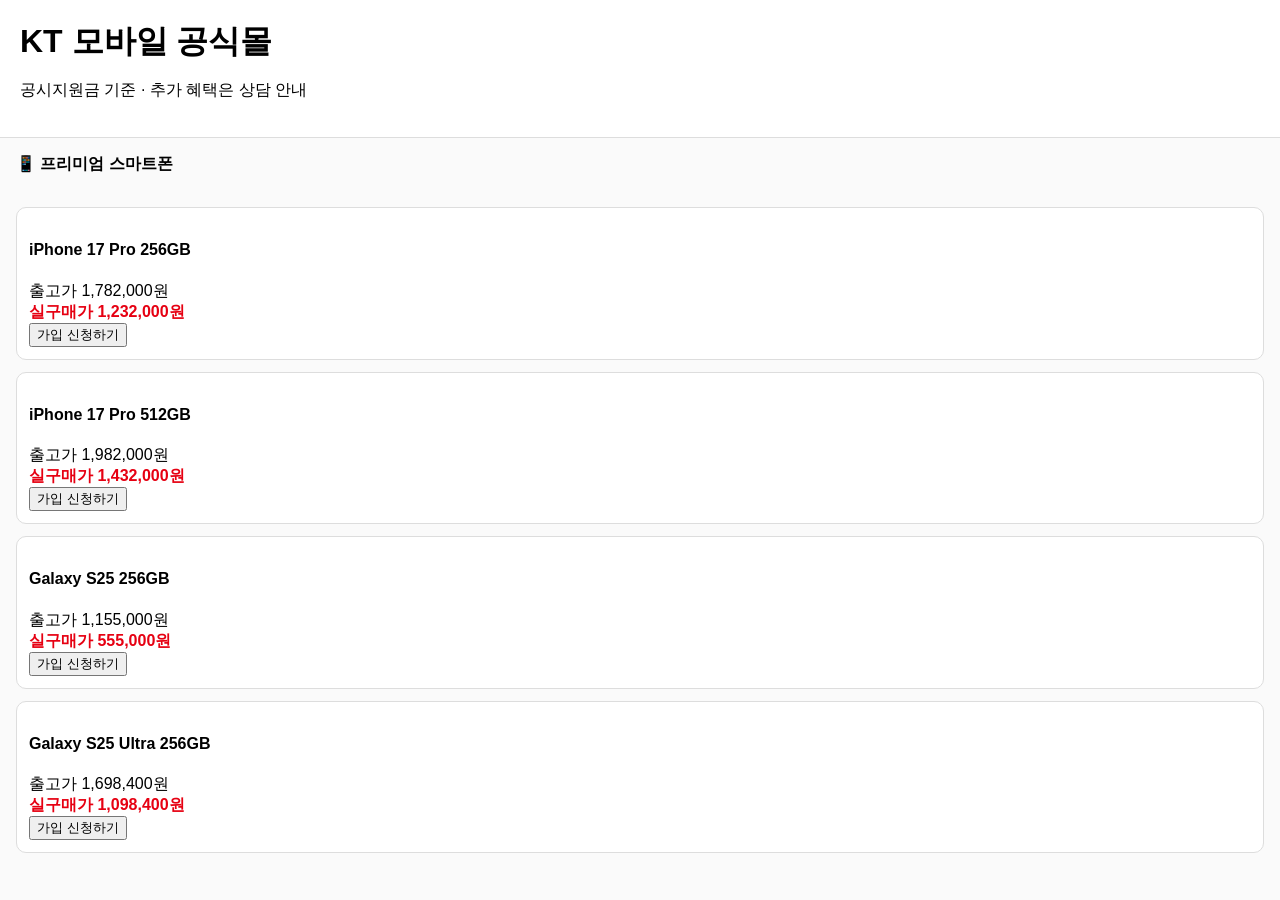
==== index.html @ 78c49783 "Add files via upload" ====
<!DOCTYPE html>
<html lang="ko">
<head>
<meta charset="UTF-8">
<meta name="viewport" content="width=device-width, initial-scale=1.0">
<title>KT 모바일 공식몰</title>
<link rel="stylesheet" href="css/style.css">
</head>
<body>

<header class="header">
  <h1>KT 모바일 공식몰</h1>
  <p>공시지원금 기준 · 추가 혜택은 상담 안내</p>
</header>

<section class="section-title">📱 프리미엄 스마트폰</section>
<section id="deviceList" class="list"></section>

<!-- 가입 신청 팝업 -->
<div id="applyModal" class="modal">
  <div class="modal-box">
    <h3 id="applyTitle"></h3>
    <img id="applyImage" class="apply-img">
    <div class="price-box">
      <p>출고가 <strong id="basePrice"></strong>원</p>
      <p>공시지원금 <strong id="gongsiPrice"></strong>원</p>
      <p class="final">실구매가 <strong id="finalPrice"></strong>원</p>
    </div>

    <div class="join-type-box">
      <button class="join-btn active">신규가입</button>
      <button class="join-btn">번호이동</button>
      <button class="join-btn">기기변경</button>
    </div>

    <p class="notice">
      ※ 번호이동 / 특판 / 추가지원 정책은 상담을 통해 안내드립니다.
    </p>

    <a href="tel:01088713121" class="btn primary">
      📞 상담 신청하기
    </a>

    <button class="close" onclick="closeApply()">닫기</button>
  </div>
</div>

<script src="js/app.js"></script>
</body>
</html>
---- css/style.css ----
body{margin:0;font-family:Arial;background:#fafafa}
.header{padding:20px;border-bottom:1px solid #ddd;background:#fff}
.header h1{margin:0}
.section-title{padding:16px;font-weight:700}
.list{padding:16px}
.card{background:#fff;border:1px solid #ddd;border-radius:10px;padding:12px;margin-bottom:12px}
.card img{width:100%;max-width:180px;margin:0 auto;display:block}
.price{color:#e60012;font-weight:700}

.modal{display:none;position:fixed;inset:0;background:rgba(0,0,0,.55);justify-content:center;align-items:center}
.modal-box{background:#fff;width:90%;max-width:420px;border-radius:12px;padding:20px}
.apply-img{width:160px;display:block;margin:0 auto 10px}
.final{color:#e60012;font-size:22px;font-weight:700}
.join-type-box{display:flex;gap:8px;margin:12px 0}
.join-btn{flex:1;padding:10px;border:1px solid #ddd;border-radius:6px;background:#fff}
.join-btn.active{background:#e60012;color:#fff;border-color:#e60012}
.btn.primary{display:block;margin-top:10px;background:#e60012;color:#fff;text-align:center;padding:14px 0;border-radius:8px;text-decoration:none;font-weight:700}
.close{margin-top:10px;width:100%;padding:10px;border:none;background:#f5f5f5;border-radius:6px}
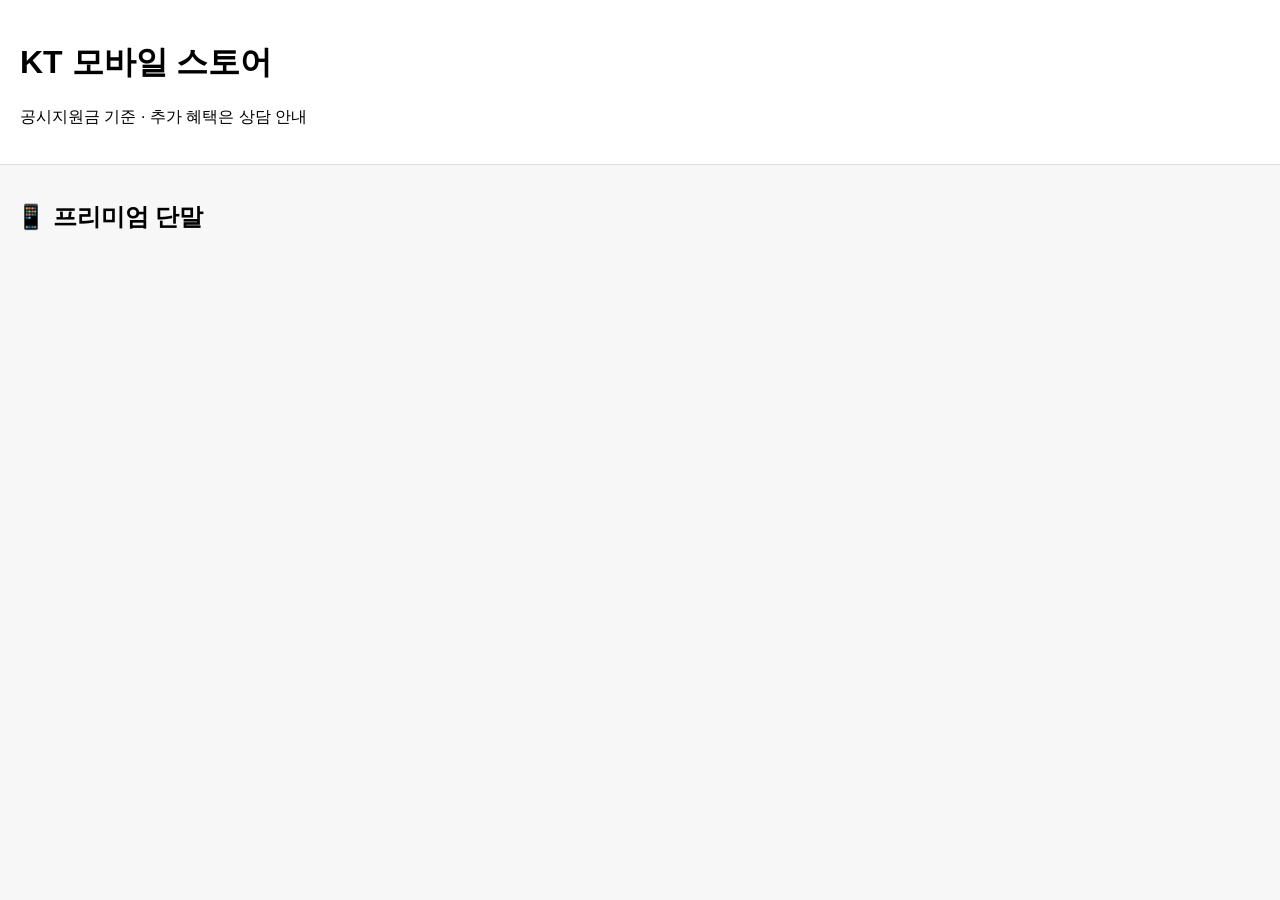
==== commit 439c64d0: "Add files via upload" ====
--- a/index.html
+++ b/index.html
@@ -3,28 +3,37 @@
 <head>
 <meta charset="UTF-8">
 <meta name="viewport" content="width=device-width, initial-scale=1.0">
-<title>KT 모바일 공식몰</title>
+<title>KT 모바일 스토어</title>
 <link rel="stylesheet" href="css/style.css">
 </head>
 <body>
 
 <header class="header">
-  <h1>KT 모바일 공식몰</h1>
+  <h1>KT 모바일 스토어</h1>
   <p>공시지원금 기준 · 추가 혜택은 상담 안내</p>
 </header>
 
-<section class="section-title">📱 프리미엄 스마트폰</section>
-<section id="deviceList" class="list"></section>
+<section class="section">
+  <h2>📱 프리미엄 단말</h2>
+  <div id="deviceList" class="list"></div>
+</section>
 
-<!-- 가입 신청 팝업 -->
-<div id="applyModal" class="modal">
-  <div class="modal-box">
-    <h3 id="applyTitle"></h3>
-    <img id="applyImage" class="apply-img">
-    <div class="price-box">
-      <p>출고가 <strong id="basePrice"></strong>원</p>
-      <p>공시지원금 <strong id="gongsiPrice"></strong>원</p>
-      <p class="final">실구매가 <strong id="finalPrice"></strong>원</p>
+<!-- PC/모바일 공용 팝업 -->
+<div id="sheet" class="sheet">
+  <div class="sheet-box">
+    <div class="sheet-handle"></div>
+
+    <div class="sheet-header">
+      <img id="sheetImage">
+      <div>
+        <h3 id="sheetTitle"></h3>
+        <p class="final" id="sheetFinal"></p>
+      </div>
+    </div>
+
+    <div class="sheet-prices">
+      <div>출고가 <span id="sheetBase"></span>원</div>
+      <div>공시지원금 <span id="sheetGongsi"></span>원</div>
     </div>
 
     <div class="join-type-box">
@@ -33,15 +42,14 @@
       <button class="join-btn">기기변경</button>
     </div>
 
-    <p class="notice">
-      ※ 번호이동 / 특판 / 추가지원 정책은 상담을 통해 안내드립니다.
-    </p>
+    <div class="plans">
+      <h4>요금제 선택</h4>
+      <ul id="planList"></ul>
+    </div>
 
-    <a href="tel:01088713121" class="btn primary">
-      📞 상담 신청하기
-    </a>
-
-    <button class="close" onclick="closeApply()">닫기</button>
+    <p class="notice">※ 번호이동 / 특판 / 추가지원 정책은 상담으로 안내드립니다.</p>
+    <a href="tel:01088713121" class="btn primary">📞 상담 신청하기</a>
+    <button class="close" onclick="closeSheet()">닫기</button>
   </div>
 </div>
 
--- a/css/style.css
+++ b/css/style.css
@@ -1,19 +1,31 @@
 
-body{margin:0;font-family:Arial;background:#fafafa}
+body{margin:0;font-family:Arial;background:#f7f7f7}
 .header{padding:20px;border-bottom:1px solid #ddd;background:#fff}
-.header h1{margin:0}
-.section-title{padding:16px;font-weight:700}
-.list{padding:16px}
-.card{background:#fff;border:1px solid #ddd;border-radius:10px;padding:12px;margin-bottom:12px}
-.card img{width:100%;max-width:180px;margin:0 auto;display:block}
+.section{padding:16px}
+.list{display:grid;grid-template-columns:repeat(auto-fill,minmax(220px,1fr));gap:12px}
+.card{background:#fff;border-radius:12px;padding:12px}
+.card img{width:100%;max-width:140px;display:block;margin:0 auto}
 .price{color:#e60012;font-weight:700}
+button{cursor:pointer}
 
-.modal{display:none;position:fixed;inset:0;background:rgba(0,0,0,.55);justify-content:center;align-items:center}
-.modal-box{background:#fff;width:90%;max-width:420px;border-radius:12px;padding:20px}
-.apply-img{width:160px;display:block;margin:0 auto 10px}
+.sheet{display:none;position:fixed;inset:0;background:rgba(0,0,0,.5);justify-content:flex-end;z-index:1000}
+.sheet-box{background:#fff;width:100%;max-width:480px;border-radius:16px 16px 0 0;padding:16px}
+.sheet-handle{width:40px;height:4px;background:#ccc;border-radius:2px;margin:0 auto 8px}
+.sheet-header{display:flex;gap:12px;align-items:center}
+.sheet-header img{width:72px}
 .final{color:#e60012;font-size:22px;font-weight:700}
+.sheet-prices{margin:12px 0;font-size:14px}
 .join-type-box{display:flex;gap:8px;margin:12px 0}
-.join-btn{flex:1;padding:10px;border:1px solid #ddd;border-radius:6px;background:#fff}
+.join-btn{flex:1;padding:10px;border-radius:8px;border:1px solid #ddd;background:#fff}
 .join-btn.active{background:#e60012;color:#fff;border-color:#e60012}
-.btn.primary{display:block;margin-top:10px;background:#e60012;color:#fff;text-align:center;padding:14px 0;border-radius:8px;text-decoration:none;font-weight:700}
-.close{margin-top:10px;width:100%;padding:10px;border:none;background:#f5f5f5;border-radius:6px}
+.plans ul{list-style:none;padding:0;margin:8px 0}
+.plans li{padding:6px 0;border-bottom:1px solid #eee;font-size:14px}
+.notice{font-size:13px;color:#666}
+.btn.primary{display:block;margin-top:10px;background:#e60012;color:#fff;text-align:center;padding:14px 0;border-radius:10px;text-decoration:none;font-weight:700}
+.close{margin-top:8px;width:100%;padding:10px;border:none;background:#eee;border-radius:8px}
+
+/* PC */
+@media (min-width:768px){
+ .sheet{justify-content:center;align-items:center}
+ .sheet-box{border-radius:16px}
+}
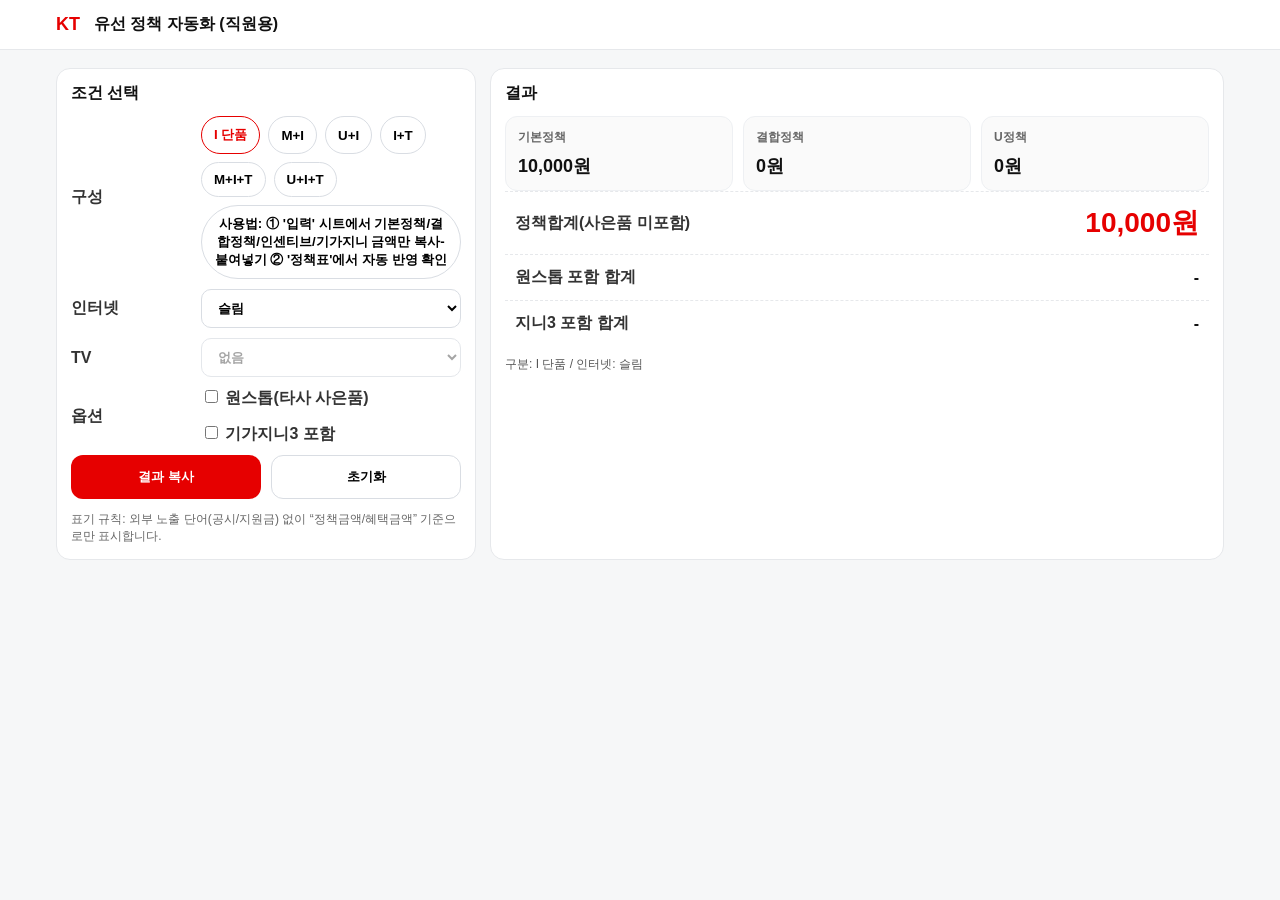
==== commit c70c9f8e: "Add files via upload" ====
--- a/index.html
+++ b/index.html
@@ -1,57 +1,94 @@
-<!DOCTYPE html>
+<!doctype html>
 <html lang="ko">
 <head>
-<meta charset="UTF-8">
-<meta name="viewport" content="width=device-width, initial-scale=1.0">
-<title>KT 모바일 스토어</title>
-<link rel="stylesheet" href="css/style.css">
+  <meta charset="utf-8" />
+  <meta name="viewport" content="width=device-width, initial-scale=1" />
+  <title>KT 유선 정책 자동화 (직원용)</title>
+  <link rel="stylesheet" href="css/style.css" />
 </head>
 <body>
-
-<header class="header">
-  <h1>KT 모바일 스토어</h1>
-  <p>공시지원금 기준 · 추가 혜택은 상담 안내</p>
+<header class="top">
+  <div class="inner">
+    <div class="brand">KT</div>
+    <div class="title">유선 정책 자동화 (직원용)</div>
+  </div>
 </header>
 
-<section class="section">
-  <h2>📱 프리미엄 단말</h2>
-  <div id="deviceList" class="list"></div>
-</section>
+<main class="wrap">
+  <section class="panel">
+    <h2>조건 선택</h2>
 
-<!-- PC/모바일 공용 팝업 -->
-<div id="sheet" class="sheet">
-  <div class="sheet-box">
-    <div class="sheet-handle"></div>
+    <div class="row">
+      <label>구성</label>
+      <div id="groupBtns" class="btns"></div>
+    </div>
 
-    <div class="sheet-header">
-      <img id="sheetImage">
-      <div>
-        <h3 id="sheetTitle"></h3>
-        <p class="final" id="sheetFinal"></p>
+    <div class="row">
+      <label>인터넷</label>
+      <select id="internetSel"></select>
+    </div>
+
+    <div class="row">
+      <label>TV</label>
+      <select id="tvSel"></select>
+    </div>
+
+    <div class="row" id="mobileTierRow" style="display:none;">
+      <label>모바일 구간</label>
+      <select id="mobileTierSel"></select>
+    </div>
+
+    <div class="row opt">
+      <label>옵션</label>
+      <div class="checks">
+        <label><input type="checkbox" id="optOnestop"> 원스톱(타사 사은품)</label>
+        <label><input type="checkbox" id="optGenie3"> 기가지니3 포함</label>
       </div>
     </div>
 
-    <div class="sheet-prices">
-      <div>출고가 <span id="sheetBase"></span>원</div>
-      <div>공시지원금 <span id="sheetGongsi"></span>원</div>
+    <div class="row action">
+      <button id="copyBtn" class="primary">결과 복사</button>
+      <button id="resetBtn" class="ghost">초기화</button>
     </div>
 
-    <div class="join-type-box">
-      <button class="join-btn active">신규가입</button>
-      <button class="join-btn">번호이동</button>
-      <button class="join-btn">기기변경</button>
+    <p class="hint">표기 규칙: 외부 노출 단어(공시/지원금) 없이 “정책금액/혜택금액” 기준으로만 표시합니다.</p>
+  </section>
+
+  <section class="panel result">
+    <h2>결과</h2>
+    <div class="cards">
+      <div class="card">
+        <div class="k">기본정책</div>
+        <div class="v" id="vBase">-</div>
+      </div>
+      <div class="card">
+        <div class="k">결합정책</div>
+        <div class="v" id="vBundle">-</div>
+      </div>
+      <div class="card">
+        <div class="k">U정책</div>
+        <div class="v" id="vU">-</div>
+      </div>
     </div>
 
-    <div class="plans">
-      <h4>요금제 선택</h4>
-      <ul id="planList"></ul>
+    <div class="sum">
+      <div class="k">정책합계(사은품 미포함)</div>
+      <div class="v big" id="vTotal">-</div>
     </div>
 
-    <p class="notice">※ 번호이동 / 특판 / 추가지원 정책은 상담으로 안내드립니다.</p>
-    <a href="tel:01088713121" class="btn primary">📞 상담 신청하기</a>
-    <button class="close" onclick="closeSheet()">닫기</button>
-  </div>
-</div>
+    <div class="sum">
+      <div class="k">원스톱 포함 합계</div>
+      <div class="v" id="vTotalOnestop">-</div>
+    </div>
+
+    <div class="sum">
+      <div class="k">지니3 포함 합계</div>
+      <div class="v" id="vTotalGenie3">-</div>
+    </div>
+
+    <div class="note" id="noteLine"></div>
+  </section>
+</main>
 
 <script src="js/app.js"></script>
 </body>
--- a/css/style.css
+++ b/css/style.css
@@ -1,31 +1,36 @@
+*{box-sizing:border-box}
+body{margin:0;font-family:-apple-system,BlinkMacSystemFont,Apple SD Gothic Neo,Segoe UI,sans-serif;background:#f6f7f8;color:#111}
+.top{position:sticky;top:0;background:#fff;border-bottom:1px solid #e6e8eb;z-index:10}
+.top .inner{max-width:1200px;margin:0 auto;padding:14px 16px;display:flex;gap:14px;align-items:center}
+.brand{font-weight:900;color:#e60000;font-size:18px}
+.title{font-weight:900}
 
-body{margin:0;font-family:Arial;background:#f7f7f7}
-.header{padding:20px;border-bottom:1px solid #ddd;background:#fff}
-.section{padding:16px}
-.list{display:grid;grid-template-columns:repeat(auto-fill,minmax(220px,1fr));gap:12px}
-.card{background:#fff;border-radius:12px;padding:12px}
-.card img{width:100%;max-width:140px;display:block;margin:0 auto}
-.price{color:#e60012;font-weight:700}
-button{cursor:pointer}
+.wrap{max-width:1200px;margin:0 auto;padding:18px 16px;display:grid;grid-template-columns:420px 1fr;gap:14px}
+@media(max-width:980px){.wrap{grid-template-columns:1fr}}
 
-.sheet{display:none;position:fixed;inset:0;background:rgba(0,0,0,.5);justify-content:flex-end;z-index:1000}
-.sheet-box{background:#fff;width:100%;max-width:480px;border-radius:16px 16px 0 0;padding:16px}
-.sheet-handle{width:40px;height:4px;background:#ccc;border-radius:2px;margin:0 auto 8px}
-.sheet-header{display:flex;gap:12px;align-items:center}
-.sheet-header img{width:72px}
-.final{color:#e60012;font-size:22px;font-weight:700}
-.sheet-prices{margin:12px 0;font-size:14px}
-.join-type-box{display:flex;gap:8px;margin:12px 0}
-.join-btn{flex:1;padding:10px;border-radius:8px;border:1px solid #ddd;background:#fff}
-.join-btn.active{background:#e60012;color:#fff;border-color:#e60012}
-.plans ul{list-style:none;padding:0;margin:8px 0}
-.plans li{padding:6px 0;border-bottom:1px solid #eee;font-size:14px}
-.notice{font-size:13px;color:#666}
-.btn.primary{display:block;margin-top:10px;background:#e60012;color:#fff;text-align:center;padding:14px 0;border-radius:10px;text-decoration:none;font-weight:700}
-.close{margin-top:8px;width:100%;padding:10px;border:none;background:#eee;border-radius:8px}
+.panel{background:#fff;border:1px solid #e6e8eb;border-radius:14px;padding:14px}
+.panel h2{margin:0 0 12px;font-size:16px}
+.row{display:grid;grid-template-columns:120px 1fr;gap:10px;align-items:center;margin:10px 0}
+.row label{color:#333;font-weight:800}
+select{width:100%;padding:10px 12px;border:1px solid #d9dde3;border-radius:10px;background:#fff;font-weight:700}
+.btns{display:flex;flex-wrap:wrap;gap:8px}
+.btn{padding:9px 12px;border-radius:999px;border:1px solid #d9dde3;background:#fff;font-weight:800;cursor:pointer}
+.btn.on{border-color:#e60000;color:#e60000}
+.checks{display:flex;flex-wrap:wrap;gap:14px;font-weight:700;color:#333}
+.action{grid-template-columns:1fr 1fr}
+button{padding:12px;border-radius:12px;border:1px solid transparent;font-weight:900;cursor:pointer}
+.primary{background:#e60000;color:#fff}
+.ghost{background:#fff;border-color:#d9dde3}
+.hint{margin:12px 0 0;color:#666;font-size:12px;line-height:1.4}
 
-/* PC */
-@media (min-width:768px){
- .sheet{justify-content:center;align-items:center}
- .sheet-box{border-radius:16px}
-}
+.result .cards{display:grid;grid-template-columns:repeat(3,1fr);gap:10px}
+@media(max-width:620px){.result .cards{grid-template-columns:1fr}}
+.card{border:1px solid #eef0f3;background:#fafafa;border-radius:12px;padding:12px}
+.card .k{color:#666;font-weight:800;font-size:12px}
+.card .v{margin-top:8px;font-size:18px;font-weight:900}
+
+.sum{display:flex;justify-content:space-between;align-items:center;padding:12px 10px;border-top:1px dashed #e6e8eb}
+.sum .k{color:#333;font-weight:900}
+.sum .v{font-weight:900}
+.big{font-size:28px;color:#e60000}
+.note{margin-top:10px;color:#555;font-size:12px;line-height:1.4}
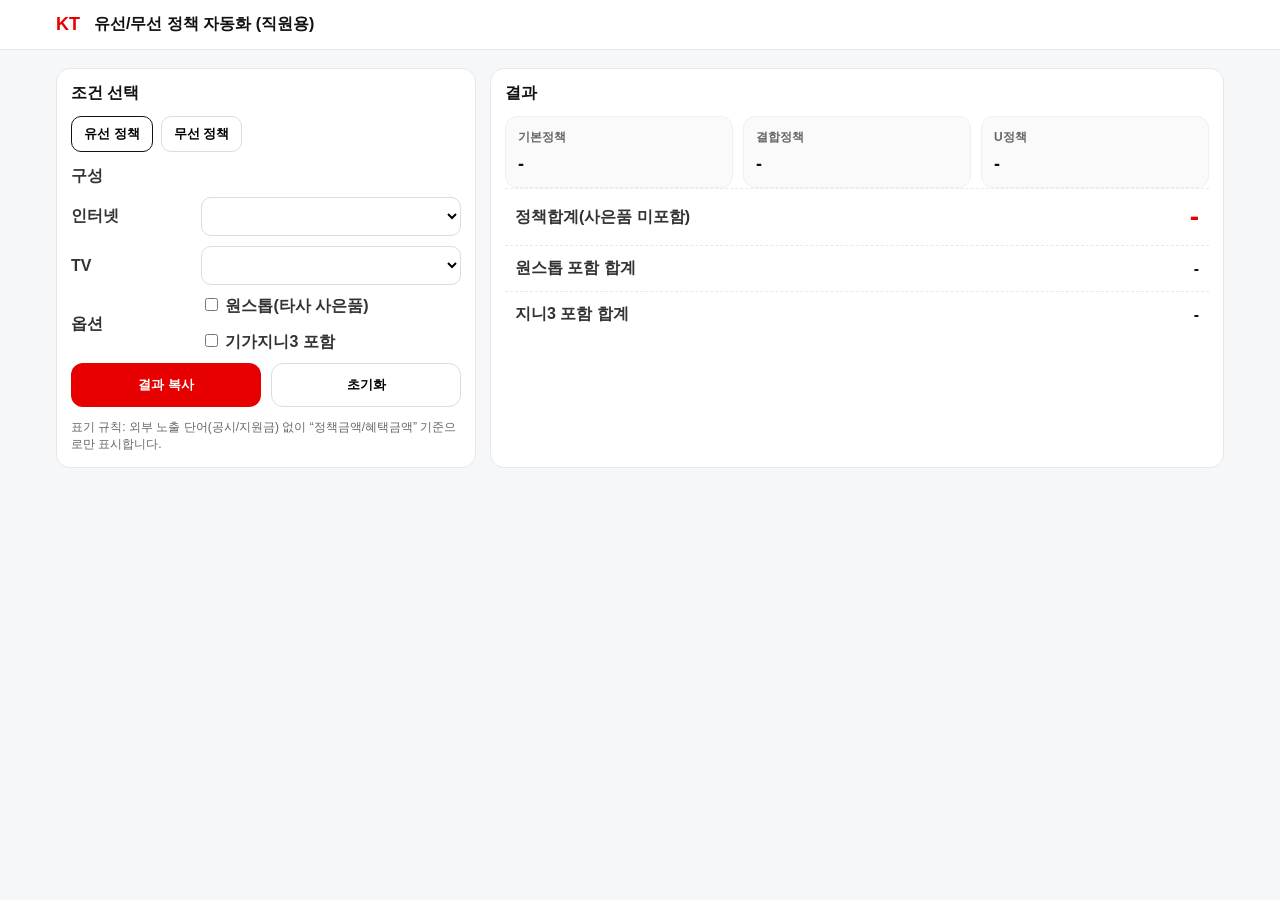
==== commit 4a91a0f8: "Add files via upload" ====
--- a/index.html
+++ b/index.html
@@ -3,20 +3,27 @@
 <head>
   <meta charset="utf-8" />
   <meta name="viewport" content="width=device-width, initial-scale=1" />
-  <title>KT 유선 정책 자동화 (직원용)</title>
+  <title>KT 유선/무선 정책 자동화 (직원용)</title>
   <link rel="stylesheet" href="css/style.css" />
 </head>
 <body>
 <header class="top">
   <div class="inner">
     <div class="brand">KT</div>
-    <div class="title">유선 정책 자동화 (직원용)</div>
+    <div class="title">유선/무선 정책 자동화 (직원용)</div>
   </div>
 </header>
 
 <main class="wrap">
   <section class="panel">
     <h2>조건 선택</h2>
+    <div class="policyTabs">
+      <button id="tabWired" class="tab active" type="button">유선 정책</button>
+      <button id="tabWireless" class="tab" type="button">무선 정책</button>
+    </div>
+
+    <div id="wiredPanel">
+
 
     <div class="row">
       <label>구성</label>
@@ -52,7 +59,41 @@
     </div>
 
     <p class="hint">표기 규칙: 외부 노출 단어(공시/지원금) 없이 “정책금액/혜택금액” 기준으로만 표시합니다.</p>
-  </section>
+  
+    </div><!-- /wiredPanel -->
+
+    <div id="wirelessPanel" style="display:none;">
+      <div class="row">
+        <label>통신망</label>
+        <div id="wirelessNetworkBtns" class="btns"></div>
+      </div>
+
+      <div class="row">
+        <label>개통 구분</label>
+        <div id="wirelessJoinBtns" class="btns"></div>
+      </div>
+
+      <div class="row">
+        <label>제조사</label>
+        <div id="wirelessBrandBtns" class="btns brand"></div>
+      </div>
+
+      <div class="row">
+        <label>요금제 구간</label>
+        <select id="wirelessTierSel"></select>
+      </div>
+
+      <div class="row">
+        <label>모델</label>
+        <select id="wirelessModelSel"></select>
+      </div>
+
+      <div class="resultBox">
+        <div class="k">정책 금액</div>
+        <div id="wirelessPolicyAmt" class="v">-</div>
+      </div>
+    </div><!-- /wirelessPanel -->
+</section>
 
   <section class="panel result">
     <h2>결과</h2>
--- a/css/style.css
+++ b/css/style.css
@@ -34,3 +34,13 @@
 .sum .v{font-weight:900}
 .big{font-size:28px;color:#e60000}
 .note{margin-top:10px;color:#555;font-size:12px;line-height:1.4}
+
+/* Policy tabs */
+.policyTabs{ display:flex; gap:8px; margin:10px 0 14px; }
+.policyTabs .tab{ padding:8px 12px; border:1px solid #ddd; border-radius:10px; background:#fff; cursor:pointer; font-weight:700; }
+.policyTabs .tab.active{ border-color:#111; }
+.btns.brand .btn{ display:flex; align-items:center; gap:8px; }
+.btns.brand img{ width:20px; height:20px; object-fit:contain; }
+.resultBox{ margin-top:12px; padding:12px; border:1px dashed #ccc; border-radius:12px; display:flex; justify-content:space-between; align-items:center; }
+.resultBox .k{ font-weight:700; }
+.resultBox .v{ font-size:20px; font-weight:900; }
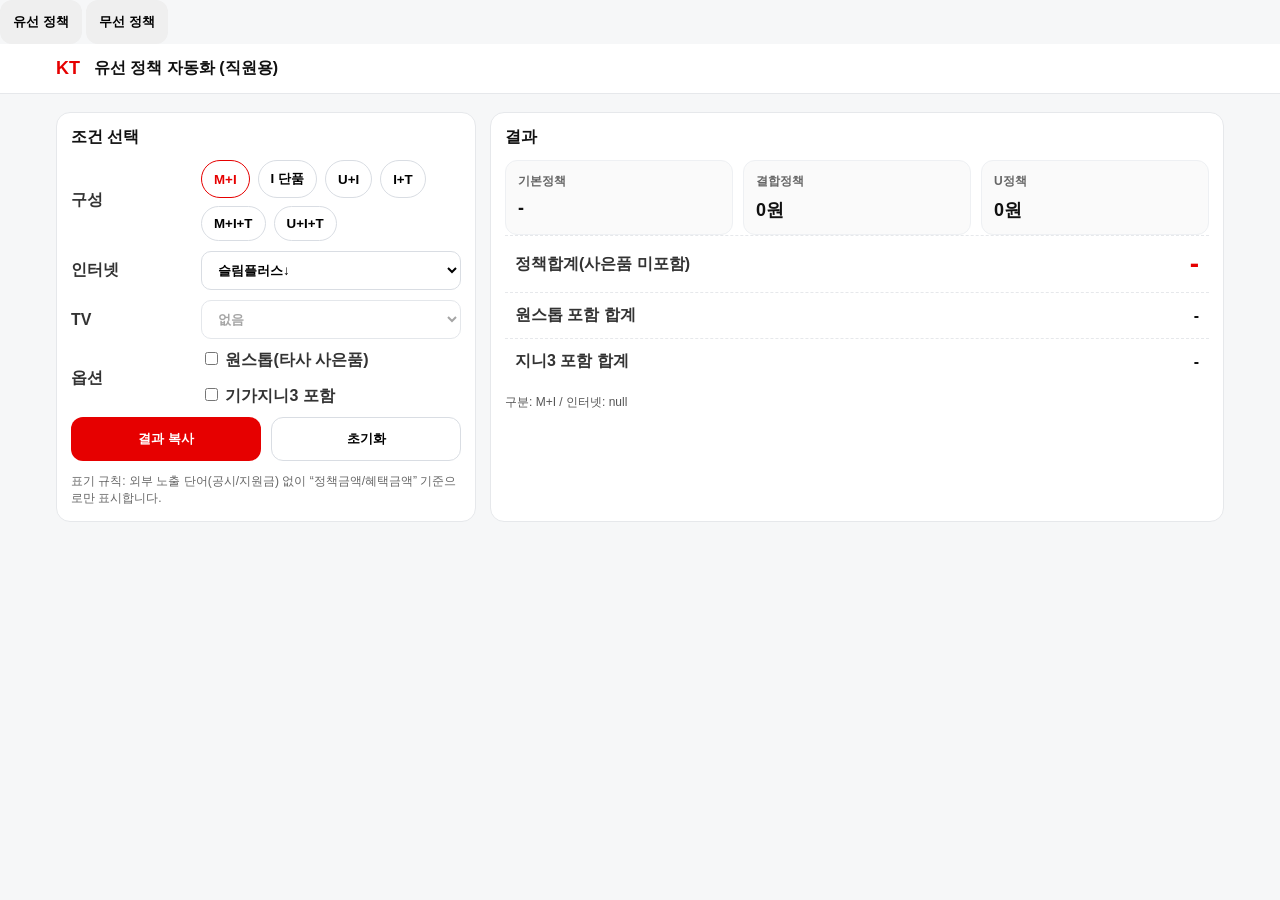
==== commit b56f3183: "Add files via upload" ====
--- a/index.html
+++ b/index.html
@@ -3,27 +3,26 @@
 <head>
   <meta charset="utf-8" />
   <meta name="viewport" content="width=device-width, initial-scale=1" />
-  <title>KT 유선/무선 정책 자동화 (직원용)</title>
+  <title>KT 유선 정책 자동화 (직원용)</title>
   <link rel="stylesheet" href="css/style.css" />
 </head>
 <body>
+
+<div class="policy-tabs">
+  <button id="btn-wired" class="active">유선 정책</button>
+  <button id="btn-wireless">무선 정책</button>
+</div>
+
 <header class="top">
   <div class="inner">
     <div class="brand">KT</div>
-    <div class="title">유선/무선 정책 자동화 (직원용)</div>
+    <div class="title">유선 정책 자동화 (직원용)</div>
   </div>
 </header>
 
 <main class="wrap">
   <section class="panel">
     <h2>조건 선택</h2>
-    <div class="policyTabs">
-      <button id="tabWired" class="tab active" type="button">유선 정책</button>
-      <button id="tabWireless" class="tab" type="button">무선 정책</button>
-    </div>
-
-    <div id="wiredPanel">
-
 
     <div class="row">
       <label>구성</label>
@@ -59,41 +58,7 @@
     </div>
 
     <p class="hint">표기 규칙: 외부 노출 단어(공시/지원금) 없이 “정책금액/혜택금액” 기준으로만 표시합니다.</p>
-  
-    </div><!-- /wiredPanel -->
-
-    <div id="wirelessPanel" style="display:none;">
-      <div class="row">
-        <label>통신망</label>
-        <div id="wirelessNetworkBtns" class="btns"></div>
-      </div>
-
-      <div class="row">
-        <label>개통 구분</label>
-        <div id="wirelessJoinBtns" class="btns"></div>
-      </div>
-
-      <div class="row">
-        <label>제조사</label>
-        <div id="wirelessBrandBtns" class="btns brand"></div>
-      </div>
-
-      <div class="row">
-        <label>요금제 구간</label>
-        <select id="wirelessTierSel"></select>
-      </div>
-
-      <div class="row">
-        <label>모델</label>
-        <select id="wirelessModelSel"></select>
-      </div>
-
-      <div class="resultBox">
-        <div class="k">정책 금액</div>
-        <div id="wirelessPolicyAmt" class="v">-</div>
-      </div>
-    </div><!-- /wirelessPanel -->
-</section>
+  </section>
 
   <section class="panel result">
     <h2>결과</h2>
@@ -132,5 +97,11 @@
 </main>
 
 <script src="js/app.js"></script>
+
+<div id="wireless-section" style="display:none">
+  <h2>무선 정책</h2>
+  <p>무선 정책 UI 영역 (추후 데이터 연결)</p>
+</div>
 </body>
+
 </html>
--- a/css/style.css
+++ b/css/style.css
@@ -34,13 +34,3 @@
 .sum .v{font-weight:900}
 .big{font-size:28px;color:#e60000}
 .note{margin-top:10px;color:#555;font-size:12px;line-height:1.4}
-
-/* Policy tabs */
-.policyTabs{ display:flex; gap:8px; margin:10px 0 14px; }
-.policyTabs .tab{ padding:8px 12px; border:1px solid #ddd; border-radius:10px; background:#fff; cursor:pointer; font-weight:700; }
-.policyTabs .tab.active{ border-color:#111; }
-.btns.brand .btn{ display:flex; align-items:center; gap:8px; }
-.btns.brand img{ width:20px; height:20px; object-fit:contain; }
-.resultBox{ margin-top:12px; padding:12px; border:1px dashed #ccc; border-radius:12px; display:flex; justify-content:space-between; align-items:center; }
-.resultBox .k{ font-weight:700; }
-.resultBox .v{ font-size:20px; font-weight:900; }
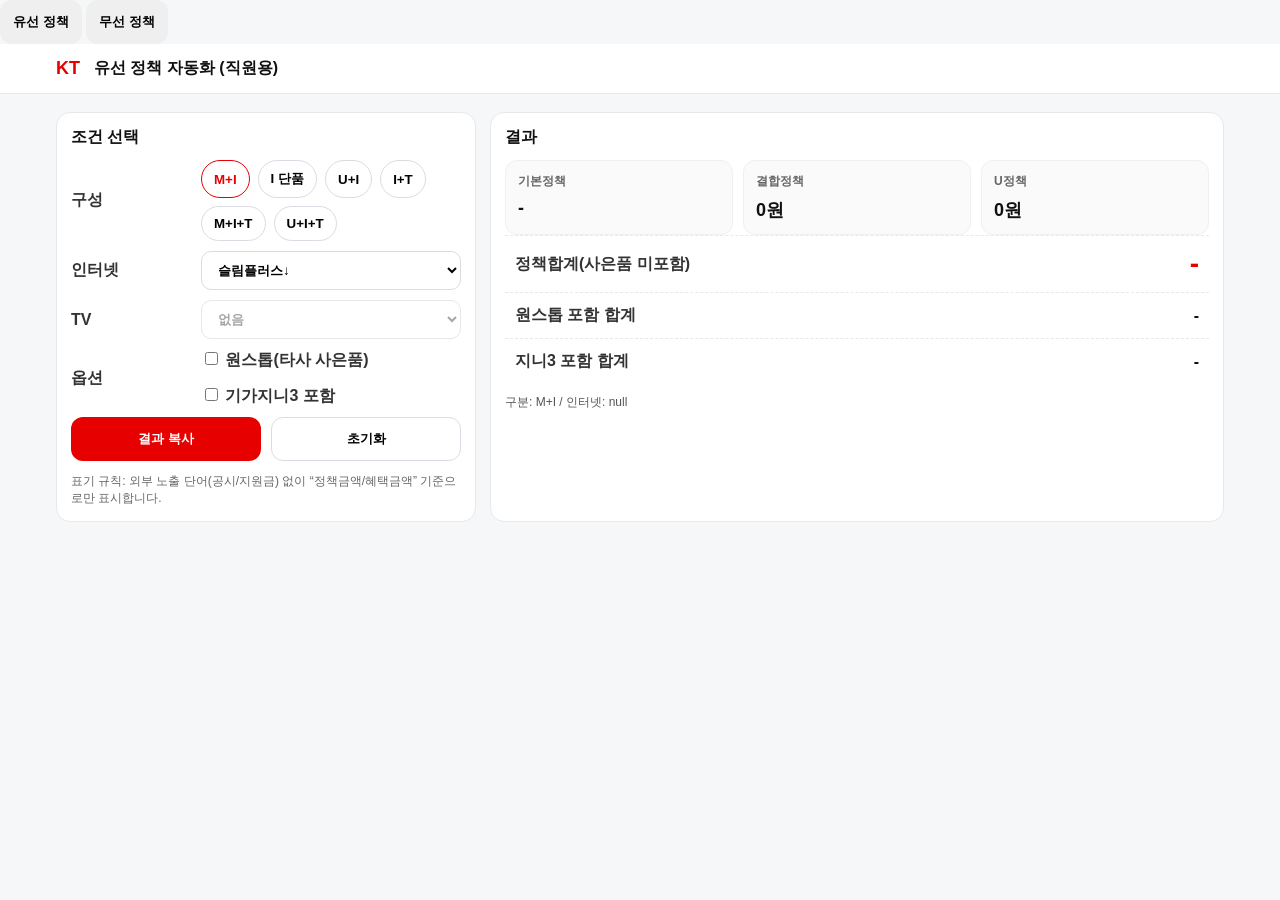
==== commit 620b47e9: "Add files via upload" ====
--- a/index.html
+++ b/index.html
@@ -7,7 +7,6 @@
   <link rel="stylesheet" href="css/style.css" />
 </head>
 <body>
-
 <div class="policy-tabs">
   <button id="btn-wired" class="active">유선 정책</button>
   <button id="btn-wireless">무선 정책</button>
@@ -98,9 +97,9 @@
 
 <script src="js/app.js"></script>
 
-<div id="wireless-section" style="display:none">
+<div id="wireless-section" style="display:none; padding:20px;">
   <h2>무선 정책</h2>
-  <p>무선 정책 UI 영역 (추후 데이터 연결)</p>
+  <p>무선 정책 UI 영역 (추후 데이터/계산 연결)</p>
 </div>
 </body>
 
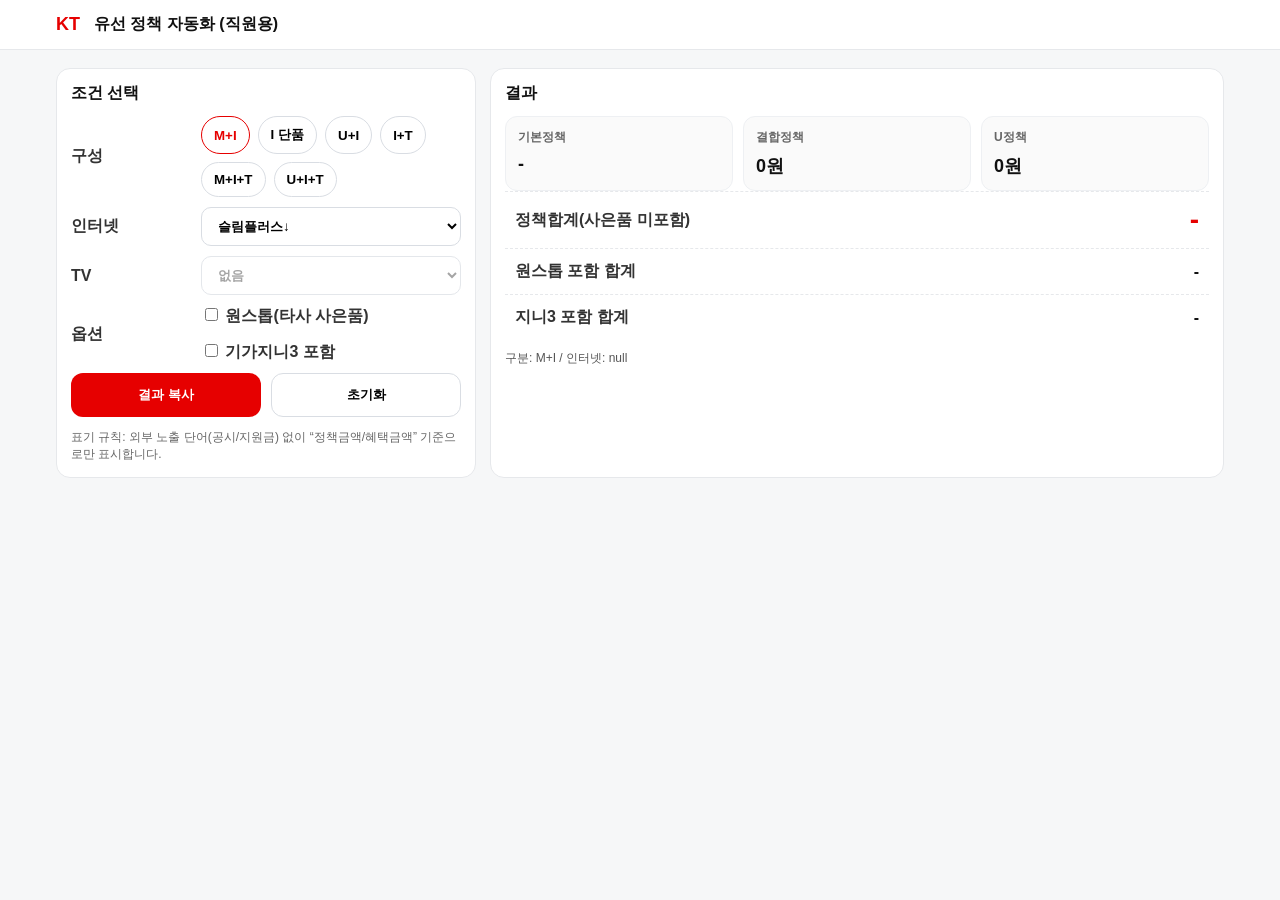
==== commit ca62c688: "Add files via upload" ====
--- a/index.html
+++ b/index.html
@@ -7,11 +7,6 @@
   <link rel="stylesheet" href="css/style.css" />
 </head>
 <body>
-<div class="policy-tabs">
-  <button id="btn-wired" class="active">유선 정책</button>
-  <button id="btn-wireless">무선 정책</button>
-</div>
-
 <header class="top">
   <div class="inner">
     <div class="brand">KT</div>
@@ -96,11 +91,5 @@
 </main>
 
 <script src="js/app.js"></script>
-
-<div id="wireless-section" style="display:none; padding:20px;">
-  <h2>무선 정책</h2>
-  <p>무선 정책 UI 영역 (추후 데이터/계산 연결)</p>
-</div>
 </body>
-
 </html>
